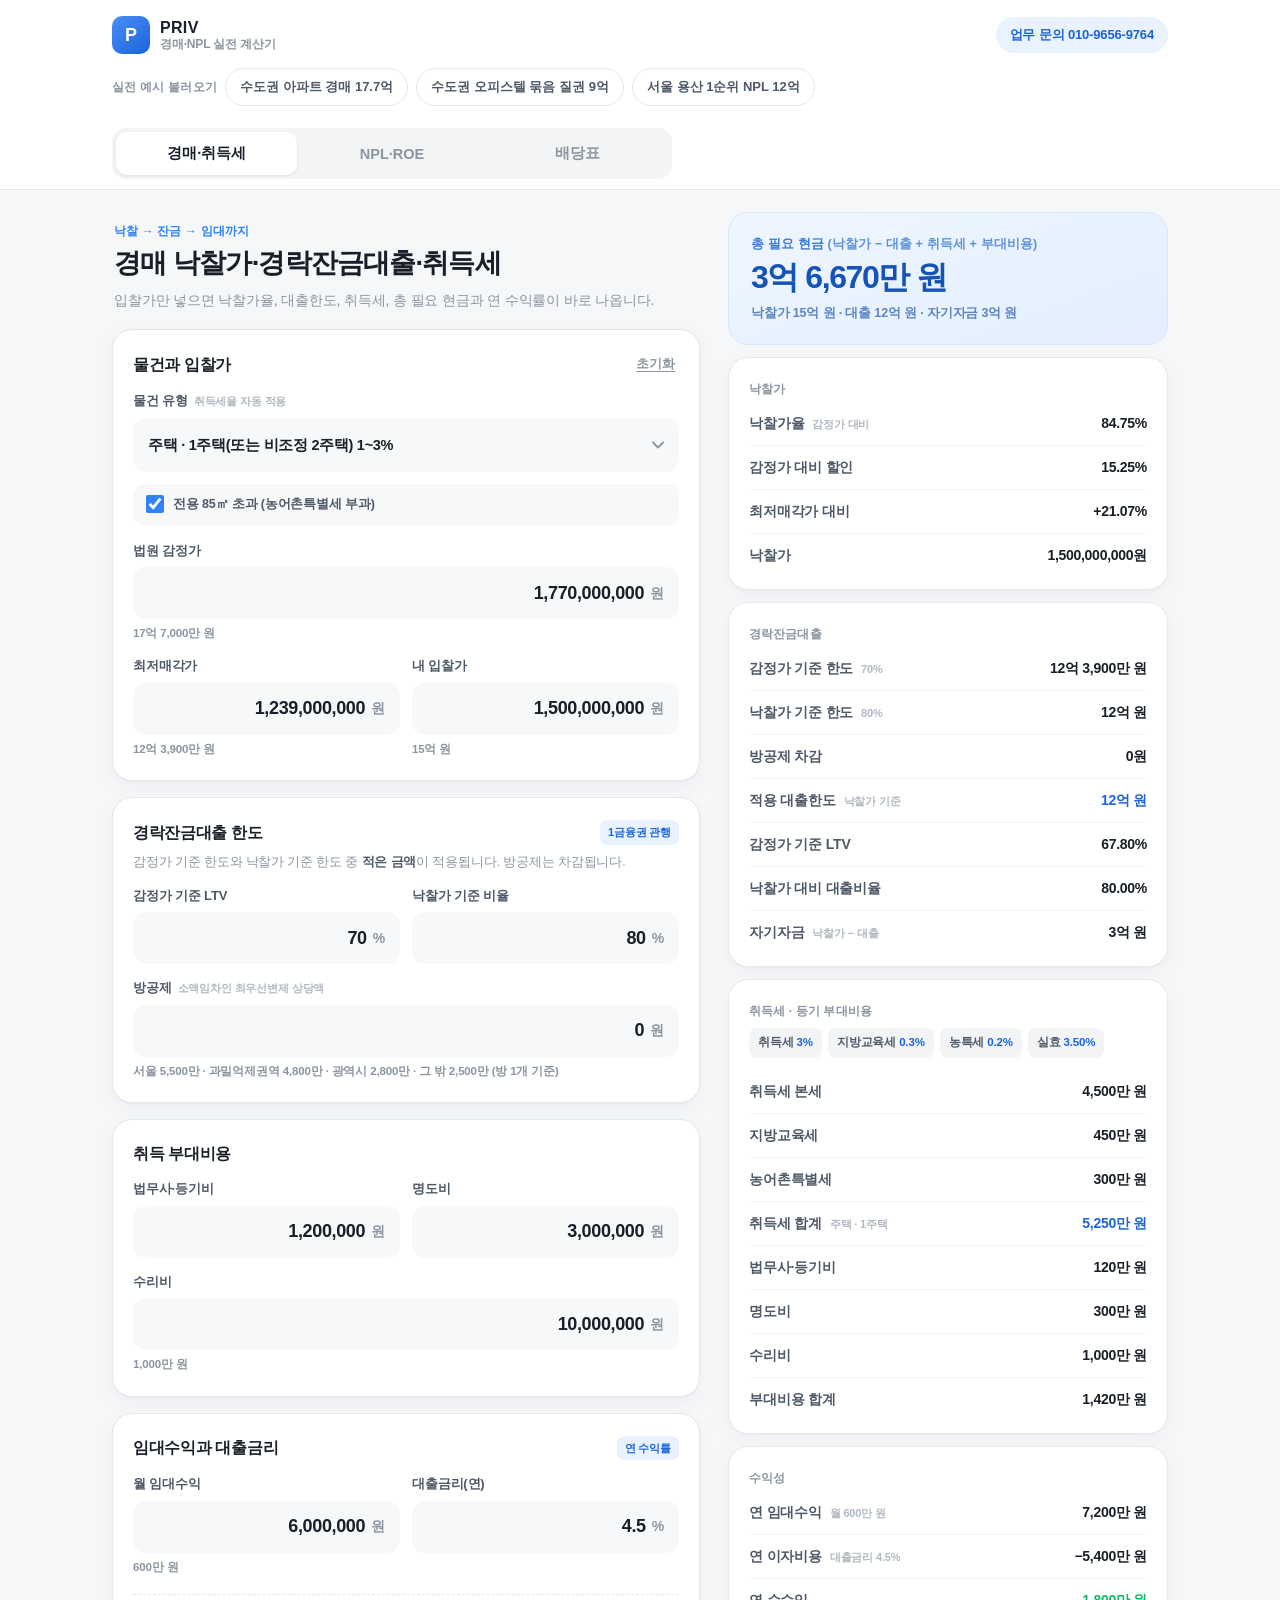
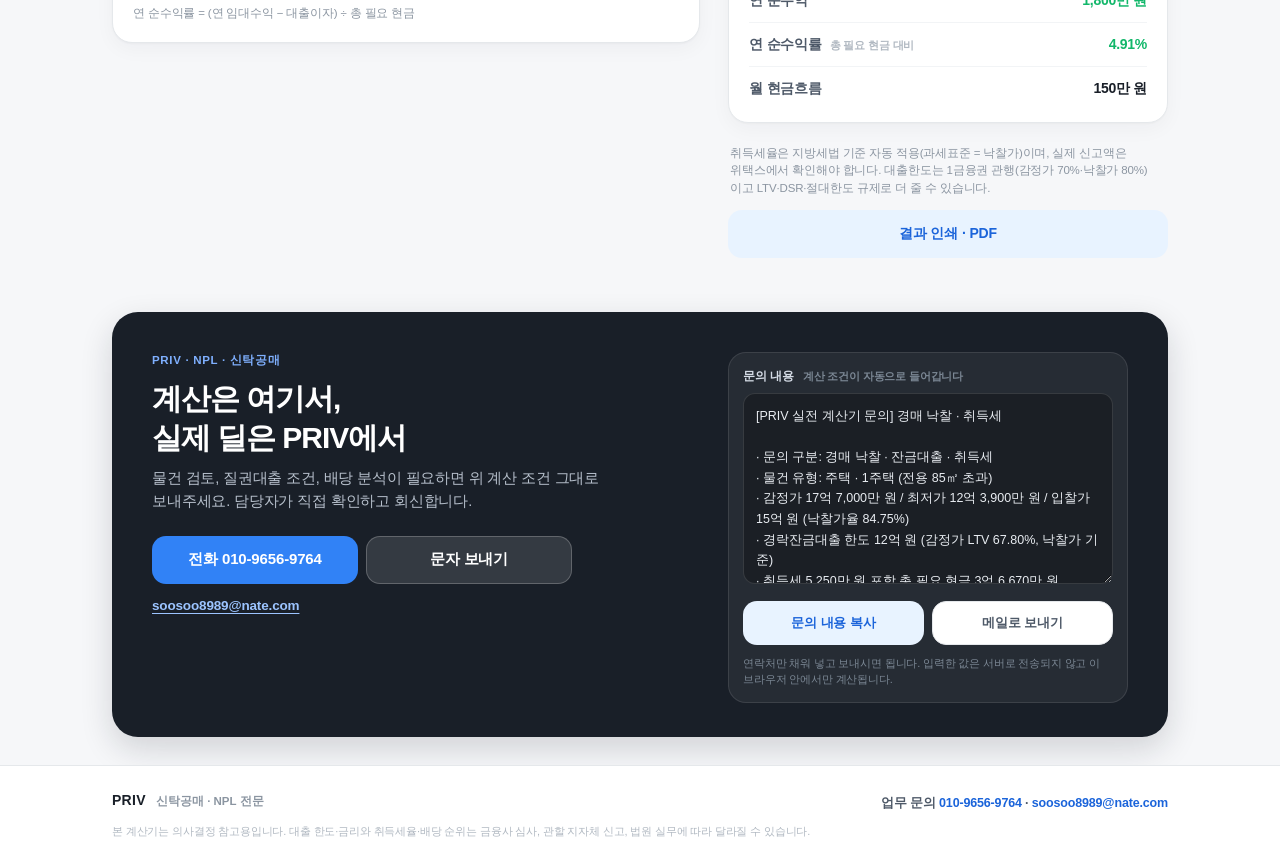
==== index.html @ ab287262 "PRIV 경매·NPL 실전 계산기: 경락잔금대출·취득세·질권 ROE·배당표" ====
<!doctype html>
<html lang="ko">
<head>
<meta charset="utf-8">
<meta name="viewport" content="width=device-width, initial-scale=1, viewport-fit=cover">
<meta name="theme-color" content="#ffffff">
<title>PRIV 경매·NPL 계산기 | 낙찰가·경락잔금대출·취득세·질권 ROE·배당표</title>
<meta name="description" content="경매 낙찰가율과 경락잔금대출 한도, 취득세, 총 필요 현금을 한 번에. NPL 질권대출 레버리지 ROE와 순위별 배당표까지 실시간으로 계산합니다. PRIV 실전 계산기.">
<meta property="og:type" content="website">
<meta property="og:title" content="PRIV 경매·NPL 실전 계산기">
<meta property="og:description" content="낙찰가율·경락잔금대출 한도·취득세·필요현금·질권 ROE·배당표를 한 화면에서. PRIV NPL·신탁공매 실무 계산기.">
<link rel="icon" href="data:image/svg+xml,<svg xmlns='http://www.w3.org/2000/svg' viewBox='0 0 100 100'><rect width='100' height='100' rx='24' fill='%233182F6'/><text x='50' y='70' font-size='60' font-family='Helvetica,Arial,sans-serif' font-weight='bold' fill='%23ffffff' text-anchor='middle'>P</text></svg>">
<link rel="stylesheet" href="assets/styles.css">
</head>
<body id="top">

<header class="top">
  <div class="shell top__bar">
    <a class="brand" href="#top" aria-label="PRIV 계산기 처음으로">
      <span class="brand__mark" aria-hidden="true">P</span>
      <span class="brand__text">
        <strong>PRIV</strong>
        <small>경매·NPL 실전 계산기</small>
      </span>
    </a>
    <a class="top__tel" href="tel:01096569764">업무 문의 010-9656-9764</a>
  </div>

  <div class="shell">
    <div class="presets" aria-label="실전 예시 불러오기">
      <span class="presets__label">실전 예시 불러오기</span>
      <button type="button" class="preset" data-preset="auction">수도권 아파트 경매 17.7억</button>
      <button type="button" class="preset" data-preset="npl">수도권 오피스텔 묶음 질권 9억</button>
      <button type="button" class="preset" data-preset="dist">서울 용산 1순위 NPL 12억</button>
    </div>
  </div>
</header>

<div class="tabbar">
  <div class="shell">
    <div class="tabs" role="tablist" aria-label="계산기 선택">
      <button type="button" role="tab" id="tabbtn-1" aria-controls="panel-1" aria-selected="true" class="tab is-active" data-tab="1">경매·취득세</button>
      <button type="button" role="tab" id="tabbtn-2" aria-controls="panel-2" aria-selected="false" tabindex="-1" class="tab" data-tab="2">NPL·ROE</button>
      <button type="button" role="tab" id="tabbtn-3" aria-controls="panel-3" aria-selected="false" tabindex="-1" class="tab" data-tab="3">배당표</button>
    </div>
  </div>
</div>

<main class="shell">

  <!-- ───────────────────────── 탭 1 ───────────────────────── -->
  <section id="panel-1" role="tabpanel" aria-labelledby="tabbtn-1" class="panel is-active" tabindex="0">
    <div class="panel__grid">
      <div class="col-input">
        <div class="panel__head">
          <p class="panel__kicker">낙찰 → 잔금 → 임대까지</p>
          <h1 class="panel__title">경매 낙찰가·경락잔금대출·취득세</h1>
          <p class="panel__desc">입찰가만 넣으면 낙찰가율, 대출한도, 취득세, 총 필요 현금과 연 수익률이 바로 나옵니다.</p>
        </div>

        <div class="card">
          <div class="card__head">
            <h2 class="card__title">물건과 입찰가</h2>
            <button type="button" class="linkbtn" data-reset="1">초기화</button>
          </div>

          <div class="field">
            <label class="field__label" for="i1-type">물건 유형 <span class="field__note">취득세율 자동 적용</span></label>
            <span class="field__box field__box--select">
              <select id="i1-type">
                <option value="home1">주택 · 1주택(또는 비조정 2주택) 1~3%</option>
                <option value="home2">주택 · 조정 2주택 / 비조정 3주택 8%</option>
                <option value="home3">주택 · 조정 3주택 이상 / 법인 12%</option>
                <option value="nonres">오피스텔·상가·토지 4.6%</option>
              </select>
            </span>
          </div>

          <label class="check" for="i1-over85">
            <input type="checkbox" id="i1-over85" checked>
            <span>전용 85㎡ 초과 (농어촌특별세 부과)</span>
          </label>

          <div class="field">
            <label class="field__label" for="i1-appraisal">법원 감정가</label>
            <span class="field__box">
              <input id="i1-appraisal" class="amount" type="text" inputmode="numeric" autocomplete="off" placeholder="0" value="1,770,000,000">
              <span class="field__unit">원</span>
            </span>
            <span class="field__hint" data-hint-for="i1-appraisal"></span>
          </div>

          <div class="fields-2">
            <div class="field">
              <label class="field__label" for="i1-min">최저매각가</label>
              <span class="field__box">
                <input id="i1-min" class="amount" type="text" inputmode="numeric" autocomplete="off" placeholder="0" value="1,239,000,000">
                <span class="field__unit">원</span>
              </span>
              <span class="field__hint" data-hint-for="i1-min"></span>
            </div>
            <div class="field">
              <label class="field__label" for="i1-bid">내 입찰가</label>
              <span class="field__box">
                <input id="i1-bid" class="amount" type="text" inputmode="numeric" autocomplete="off" placeholder="0" value="1,500,000,000">
                <span class="field__unit">원</span>
              </span>
              <span class="field__hint" data-hint-for="i1-bid"></span>
            </div>
          </div>
        </div>

        <div class="card">
          <div class="card__head">
            <h2 class="card__title">경락잔금대출 한도</h2>
            <span class="badge">1금융권 관행</span>
          </div>
          <p class="card__desc">감정가 기준 한도와 낙찰가 기준 한도 중 <b>적은 금액</b>이 적용됩니다. 방공제는 차감됩니다.</p>

          <div class="fields-2">
            <div class="field">
              <label class="field__label" for="i1-ltv1">감정가 기준 LTV</label>
              <span class="field__box">
                <input id="i1-ltv1" class="num" type="text" inputmode="decimal" autocomplete="off" value="70">
                <span class="field__unit">%</span>
              </span>
            </div>
            <div class="field">
              <label class="field__label" for="i1-ltv2">낙찰가 기준 비율</label>
              <span class="field__box">
                <input id="i1-ltv2" class="num" type="text" inputmode="decimal" autocomplete="off" value="80">
                <span class="field__unit">%</span>
              </span>
            </div>
          </div>

          <div class="field">
            <label class="field__label" for="i1-bang">방공제 <span class="field__note">소액임차인 최우선변제 상당액</span></label>
            <span class="field__box">
              <input id="i1-bang" class="amount" type="text" inputmode="numeric" autocomplete="off" placeholder="0" value="0">
              <span class="field__unit">원</span>
            </span>
            <span class="field__hint">서울 5,500만 · 과밀억제권역 4,800만 · 광역시 2,800만 · 그 밖 2,500만 (방 1개 기준)</span>
          </div>
        </div>

        <div class="card">
          <div class="card__head">
            <h2 class="card__title">취득 부대비용</h2>
          </div>
          <div class="fields-2">
            <div class="field">
              <label class="field__label" for="i1-legal">법무사·등기비</label>
              <span class="field__box">
                <input id="i1-legal" class="amount" type="text" inputmode="numeric" autocomplete="off" placeholder="0" value="1,200,000">
                <span class="field__unit">원</span>
              </span>
            </div>
            <div class="field">
              <label class="field__label" for="i1-evict">명도비</label>
              <span class="field__box">
                <input id="i1-evict" class="amount" type="text" inputmode="numeric" autocomplete="off" placeholder="0" value="3,000,000">
                <span class="field__unit">원</span>
              </span>
            </div>
          </div>
          <div class="field">
            <label class="field__label" for="i1-repair">수리비</label>
            <span class="field__box">
              <input id="i1-repair" class="amount" type="text" inputmode="numeric" autocomplete="off" placeholder="0" value="10,000,000">
              <span class="field__unit">원</span>
            </span>
            <span class="field__hint" data-hint-for="i1-repair"></span>
          </div>
        </div>

        <div class="card">
          <div class="card__head">
            <h2 class="card__title">임대수익과 대출금리</h2>
            <span class="badge">연 수익률</span>
          </div>
          <div class="fields-2">
            <div class="field">
              <label class="field__label" for="i1-rent">월 임대수익</label>
              <span class="field__box">
                <input id="i1-rent" class="amount" type="text" inputmode="numeric" autocomplete="off" placeholder="0" value="6,000,000">
                <span class="field__unit">원</span>
              </span>
              <span class="field__hint" data-hint-for="i1-rent"></span>
            </div>
            <div class="field">
              <label class="field__label" for="i1-rate">대출금리(연)</label>
              <span class="field__box">
                <input id="i1-rate" class="num" type="text" inputmode="decimal" autocomplete="off" value="4.5">
                <span class="field__unit">%</span>
              </span>
            </div>
          </div>
          <p class="card__foot">연 순수익률 = (연 임대수익 − 대출이자) ÷ 총 필요 현금</p>
        </div>
      </div>

      <aside class="col-result">
        <div class="result" id="result-1" aria-live="polite"></div>
      </aside>
    </div>
  </section>

  <!-- ───────────────────────── 탭 2 ───────────────────────── -->
  <section id="panel-2" role="tabpanel" aria-labelledby="tabbtn-2" class="panel" tabindex="0">
    <div class="panel__grid">
      <div class="col-input">
        <div class="panel__head">
          <p class="panel__kicker">채권 매입 → 질권대출 → 회수</p>
          <h2 class="panel__title">NPL 질권대출 레버리지 &amp; ROE</h2>
          <p class="panel__desc">채권매입가 대비 질권대출을 일으켰을 때, 내 자기자본으로 얼마를 버는지 기간까지 반영해 계산합니다.</p>
        </div>

        <div class="card">
          <div class="card__head">
            <h2 class="card__title">채권 조건</h2>
            <button type="button" class="linkbtn" data-reset="2">초기화</button>
          </div>
          <div class="field">
            <label class="field__label" for="i2-appraisal">담보 부동산 감정가</label>
            <span class="field__box">
              <input id="i2-appraisal" class="amount" type="text" inputmode="numeric" autocomplete="off" placeholder="0" value="1,400,000,000">
              <span class="field__unit">원</span>
            </span>
            <span class="field__hint" data-hint-for="i2-appraisal"></span>
          </div>
          <div class="fields-2">
            <div class="field">
              <label class="field__label" for="i2-opb">채권원금(OPB)</label>
              <span class="field__box">
                <input id="i2-opb" class="amount" type="text" inputmode="numeric" autocomplete="off" placeholder="0" value="900,000,000">
                <span class="field__unit">원</span>
              </span>
              <span class="field__hint" data-hint-for="i2-opb"></span>
            </div>
            <div class="field">
              <label class="field__label" for="i2-price">채권매입가</label>
              <span class="field__box">
                <input id="i2-price" class="amount" type="text" inputmode="numeric" autocomplete="off" placeholder="0" value="630,000,000">
                <span class="field__unit">원</span>
              </span>
              <span class="field__hint" data-hint-for="i2-price"></span>
            </div>
          </div>
          <div class="field">
            <label class="field__label" for="i2-cost">매입 부대비용 <span class="field__note">명도·등기·수수료 등</span></label>
            <span class="field__box">
              <input id="i2-cost" class="amount" type="text" inputmode="numeric" autocomplete="off" placeholder="0" value="5,000,000">
              <span class="field__unit">원</span>
            </span>
          </div>
        </div>

        <div class="card">
          <div class="card__head">
            <h2 class="card__title">질권대출</h2>
          </div>
          <div class="field">
            <label class="field__label" for="i2-basis">대출 기준</label>
            <span class="field__box field__box--select">
              <select id="i2-basis">
                <option value="price">채권매입가 기준 (일반적)</option>
                <option value="appraisal">담보 감정가 기준</option>
              </select>
            </span>
          </div>
          <div class="fields-2">
            <div class="field">
              <label class="field__label" for="i2-ltv">질권대출 LTV</label>
              <span class="field__box">
                <input id="i2-ltv" class="num" type="text" inputmode="decimal" autocomplete="off" value="70">
                <span class="field__unit">%</span>
              </span>
            </div>
            <div class="field">
              <label class="field__label" for="i2-loanrate">질권대출 금리(연)</label>
              <span class="field__box">
                <input id="i2-loanrate" class="num" type="text" inputmode="decimal" autocomplete="off" value="9.5">
                <span class="field__unit">%</span>
              </span>
            </div>
          </div>
        </div>

        <div class="card">
          <div class="card__head">
            <h2 class="card__title">회수 계획</h2>
          </div>
          <div class="fields-2">
            <div class="field">
              <label class="field__label" for="i2-bond">채권이자율(연)</label>
              <span class="field__box">
                <input id="i2-bond" class="num" type="text" inputmode="decimal" autocomplete="off" value="12">
                <span class="field__unit">%</span>
              </span>
            </div>
            <div class="field">
              <label class="field__label" for="i2-months">회수 기간</label>
              <span class="field__box">
                <input id="i2-months" class="num" type="text" inputmode="numeric" autocomplete="off" value="12">
                <span class="field__unit">개월</span>
              </span>
            </div>
          </div>
          <div class="field">
            <label class="field__label" for="i2-recovery">회수율 <span class="field__note">채권원금 대비 실제 회수</span></label>
            <span class="field__box">
              <input id="i2-recovery" class="num" type="text" inputmode="decimal" autocomplete="off" value="100">
              <span class="field__unit">%</span>
            </span>
            <span class="field__hint">회수 기간 동안 채권원금 전액에 이자가 붙는 것으로 계산합니다.</span>
          </div>
        </div>
      </div>

      <aside class="col-result">
        <div class="result" id="result-2" aria-live="polite"></div>
      </aside>
    </div>
  </section>

  <!-- ───────────────────────── 탭 3 ───────────────────────── -->
  <section id="panel-3" role="tabpanel" aria-labelledby="tabbtn-3" class="panel" tabindex="0">
    <div class="panel__grid">
      <div class="col-input">
        <div class="panel__head">
          <p class="panel__kicker">매각대금은 누구에게 얼마나</p>
          <h2 class="panel__title">순위별 배당표 시뮬레이터</h2>
          <p class="panel__desc">매각대금에서 비용·당해세·최우선변제·선순위 임차인을 차례로 빼고, 1순위 근저당이 얼마를 받는지 확인합니다.</p>
        </div>

        <div class="card">
          <div class="card__head">
            <h2 class="card__title">매각대금과 비용</h2>
            <button type="button" class="linkbtn" data-reset="3">초기화</button>
          </div>
          <div class="field">
            <label class="field__label" for="i3-bid">예상 낙찰가</label>
            <span class="field__box">
              <input id="i3-bid" class="amount" type="text" inputmode="numeric" autocomplete="off" placeholder="0" value="1,260,000,000">
              <span class="field__unit">원</span>
            </span>
            <span class="field__hint" data-hint-for="i3-bid"></span>
          </div>
          <div class="fields-2">
            <div class="field">
              <label class="field__label" for="i3-cost">집행비용</label>
              <span class="field__box">
                <input id="i3-cost" class="amount" type="text" inputmode="numeric" autocomplete="off" placeholder="0" value="3,500,000">
                <span class="field__unit">원</span>
              </span>
              <span class="field__hint" data-hint-for="i3-cost"></span>
            </div>
            <div class="field">
              <label class="field__label" for="i3-tax">당해세</label>
              <span class="field__box">
                <input id="i3-tax" class="amount" type="text" inputmode="numeric" autocomplete="off" placeholder="0" value="8,500,000">
                <span class="field__unit">원</span>
              </span>
              <span class="field__hint" data-hint-for="i3-tax"></span>
            </div>
          </div>
        </div>

        <div class="card">
          <div class="card__head">
            <h2 class="card__title">선순위 채권</h2>
          </div>
          <div class="field">
            <label class="field__label" for="i3-small">소액임차인 최우선변제</label>
            <span class="field__box">
              <input id="i3-small" class="amount" type="text" inputmode="numeric" autocomplete="off" placeholder="0" value="55,000,000">
              <span class="field__unit">원</span>
            </span>
            <span class="field__hint" data-hint-for="i3-small"></span>
          </div>
          <div class="field">
            <label class="field__label" for="i3-senior">선순위 임차인 보증금 <span class="field__note">확정일자 있는 임차인</span></label>
            <span class="field__box">
              <input id="i3-senior" class="amount" type="text" inputmode="numeric" autocomplete="off" placeholder="0" value="120,000,000">
              <span class="field__unit">원</span>
            </span>
            <span class="field__hint" data-hint-for="i3-senior"></span>
          </div>
        </div>

        <div class="card">
          <div class="card__head">
            <h2 class="card__title">1순위 근저당</h2>
          </div>
          <div class="field">
            <label class="field__label" for="i3-mortgage">채권최고액</label>
            <span class="field__box">
              <input id="i3-mortgage" class="amount" type="text" inputmode="numeric" autocomplete="off" placeholder="0" value="1,200,000,000">
              <span class="field__unit">원</span>
            </span>
            <span class="field__hint" data-hint-for="i3-mortgage"></span>
          </div>
          <div class="field">
            <label class="field__label" for="i3-claim">실제 채권액 <span class="field__note">선택 · 채권최고액의 1/1.2가 통상</span></label>
            <span class="field__box">
              <input id="i3-claim" class="amount" type="text" inputmode="numeric" autocomplete="off" placeholder="0" value="1,000,000,000">
              <span class="field__unit">원</span>
            </span>
            <span class="field__hint" data-hint-for="i3-claim"></span>
          </div>
          <p class="card__foot">배당 순위: 집행비용 → 당해세 → 소액임차인 최우선변제 → 선순위 임차인 → 근저당</p>
        </div>
      </div>

      <aside class="col-result">
        <div class="result" id="result-3" aria-live="polite"></div>
      </aside>
    </div>
  </section>

</main>

<!-- ───────────────────────── 문의 CTA ───────────────────────── -->
<section class="cta">
  <div class="shell">
    <div class="cta__card">
      <p class="cta__kicker">PRIV · NPL · 신탁공매</p>
      <h2 class="cta__title">계산은 여기서,<br>실제 딜은 PRIV에서</h2>
      <p class="cta__desc">물건 검토, 질권대출 조건, 배당 분석이 필요하면 위 계산 조건 그대로 보내주세요. 담당자가 직접 확인하고 회신합니다.</p>

      <div class="cta__actions">
        <a class="btn btn--primary" href="tel:01096569764">전화 010-9656-9764</a>
        <a class="btn btn--ghost" id="smsLink" href="sms:01096569764">문자 보내기</a>
      </div>

      <a class="cta__mail" id="mailLink" href="mailto:soosoo8989@nate.com">soosoo8989@nate.com</a>

      <div class="inquiry">
        <div class="inquiry__head">
          <label for="inquiryText">문의 내용 <span>계산 조건이 자동으로 들어갑니다</span></label>
        </div>
        <textarea id="inquiryText" rows="8" spellcheck="false"></textarea>
        <div class="inquiry__actions">
          <button type="button" class="btn btn--soft" id="copyInquiry">문의 내용 복사</button>
          <a class="btn btn--line" id="mailInquiry" href="mailto:soosoo8989@nate.com">메일로 보내기</a>
        </div>
        <p class="inquiry__note">연락처만 채워 넣고 보내시면 됩니다. 입력한 값은 서버로 전송되지 않고 이 브라우저 안에서만 계산됩니다.</p>
      </div>
    </div>
  </div>
</section>

<footer class="foot">
  <div class="shell foot__inner">
    <p class="foot__brand">PRIV <span>신탁공매 · NPL 전문</span></p>
    <p class="foot__meta">업무 문의 <a href="tel:01096569764">010-9656-9764</a> · <a href="mailto:soosoo8989@nate.com">soosoo8989@nate.com</a></p>
    <p class="foot__note">본 계산기는 의사결정 참고용입니다. 대출 한도·금리와 취득세율·배당 순위는 금융사 심사, 관할 지자체 신고, 법원 실무에 따라 달라질 수 있습니다.</p>
  </div>
</footer>

<div class="mobile-bar" id="mobileBar">
  <div class="mobile-bar__item">
    <span class="mobile-bar__label" id="mbLabel-1">총 필요 현금</span>
    <b class="mobile-bar__value" id="mbValue-1">–</b>
  </div>
  <div class="mobile-bar__item">
    <span class="mobile-bar__label" id="mbLabel-2">연 수익률</span>
    <b class="mobile-bar__value" id="mbValue-2">–</b>
  </div>
  <button type="button" class="mobile-bar__cta" id="mbJump">결과 보기</button>
</div>

<div class="toast" id="toast" role="status" aria-live="polite"></div>

<section class="print-sheet" id="printArea" aria-hidden="true"></section>

<script src="assets/app.js"></script>
</body>
</html>
---- assets/styles.css ----
/* =========================================================
   PRIV 경매·NPL 실전 계산기 — 스타일
   모바일 퍼스트 · 핀테크 톤(밝은 회색 배경 + 흰 카드 + 블루 포인트)
   ========================================================= */

:root {
  --blue: #3182F6;
  --blue-dark: #1B64DA;
  --blue-deep: #1553B7;
  --blue-soft: #E8F3FF;
  --ink: #191F28;
  --ink-2: #4E5968;
  --ink-3: #8B95A1;
  --ink-4: #B0B8C1;
  --line: #E5E8EB;
  --line-2: #F2F4F6;
  --bg: #F6F7F9;
  --white: #fff;
  --green: #12B76A;
  --green-soft: #E7F8EF;
  --red: #F04452;
  --radius: 20px;
  --shadow-card: 0 1px 2px rgba(17, 24, 39, .03), 0 6px 20px rgba(17, 24, 39, .04);
  --shadow-float: 0 -2px 16px rgba(17, 24, 39, .06);
  --font: -apple-system, BlinkMacSystemFont, "Apple SD Gothic Neo", "Pretendard",
    "Noto Sans KR", "Malgun Gothic", "Segoe UI", Roboto, sans-serif;
}

* { box-sizing: border-box; }

html { -webkit-text-size-adjust: 100%; }

body {
  margin: 0;
  background: var(--bg);
  color: var(--ink);
  font-family: var(--font);
  font-size: 16px;
  line-height: 1.5;
  letter-spacing: -0.01em;
  padding-bottom: 84px; /* 모바일 하단 요약바 */
  -webkit-font-smoothing: antialiased;
}

h1, h2, h3, p { margin: 0; }
button { font-family: inherit; }
a { color: inherit; }

.shell {
  width: 100%;
  max-width: 1120px;
  margin: 0 auto;
  padding: 0 20px;
}

/* ---------------- 상단 ---------------- */
.top {
  position: relative;
  z-index: 20;
  background: var(--white);
  padding-top: env(safe-area-inset-top);
}

.tabbar {
  position: sticky;
  top: 0;
  z-index: 29;
  background: rgba(255, 255, 255, .95);
  backdrop-filter: saturate(180%) blur(14px);
  -webkit-backdrop-filter: saturate(180%) blur(14px);
  border-bottom: 1px solid var(--line);
  padding: 8px 0;
  margin-bottom: 14px;
}

.top__bar {
  display: flex;
  align-items: center;
  justify-content: space-between;
  gap: 12px;
  padding-top: 12px;
  padding-bottom: 10px;
}

.brand {
  display: flex;
  align-items: center;
  gap: 10px;
  text-decoration: none;
}

.brand__mark {
  width: 34px;
  height: 34px;
  border-radius: 10px;
  background: linear-gradient(140deg, #4A8DF8, #1B64DA);
  color: #fff;
  font-weight: 800;
  font-size: 17px;
  display: grid;
  place-items: center;
  letter-spacing: 0;
}

.brand__text { display: flex; flex-direction: column; line-height: 1.2; }
.brand__text strong { font-size: 15px; font-weight: 800; letter-spacing: .02em; }
.brand__text small { font-size: 11.5px; color: var(--ink-3); font-weight: 600; }

.top__tel {
  font-size: 12.5px;
  font-weight: 700;
  color: var(--blue-dark);
  background: var(--blue-soft);
  border-radius: 999px;
  padding: 7px 12px;
  text-decoration: none;
  white-space: nowrap;
}

/* 예시 칩 */
.presets {
  display: flex;
  align-items: center;
  gap: 8px;
  overflow-x: auto;
  padding: 2px 0 10px;
  scrollbar-width: none;
  -ms-overflow-style: none;
}
.presets::-webkit-scrollbar { display: none; }

.presets__label {
  flex: 0 0 auto;
  font-size: 11.5px;
  font-weight: 700;
  color: var(--ink-3);
  letter-spacing: .02em;
}

.preset {
  flex: 0 0 auto;
  border: 1px solid var(--line);
  background: #fff;
  color: var(--ink-2);
  font-size: 12.5px;
  font-weight: 700;
  padding: 8px 12px;
  border-radius: 999px;
  cursor: pointer;
  transition: .15s;
  white-space: nowrap;
}
.preset:hover { border-color: #C9D3DE; color: var(--ink); }
.preset:active { transform: scale(.97); }

/* 탭 */
.tabs {
  display: grid;
  grid-template-columns: repeat(3, 1fr);
  gap: 4px;
  background: var(--line-2);
  border-radius: 14px;
  padding: 4px;
}

.tab {
  border: 0;
  background: transparent;
  color: var(--ink-3);
  font-size: 14px;
  font-weight: 700;
  padding: 11px 4px;
  border-radius: 11px;
  cursor: pointer;
  transition: .15s;
  white-space: nowrap;
}
.tab.is-active {
  background: #fff;
  color: var(--ink);
  box-shadow: 0 1px 3px rgba(17, 24, 39, .09);
}

/* ---------------- 패널 레이아웃 ---------------- */
.panel { display: none; outline: none; }
.panel.is-active { display: block; animation: fade .22s ease; }

@keyframes fade {
  from { opacity: 0; transform: translateY(4px); }
  to { opacity: 1; transform: none; }
}

.panel__grid {
  display: grid;
  grid-template-columns: minmax(0, 1fr);
  gap: 16px;
  padding-bottom: 32px;
}

.panel__head { padding: 8px 2px 14px; }
.panel__kicker {
  font-size: 12px;
  font-weight: 800;
  color: var(--blue);
  letter-spacing: .01em;
  margin-bottom: 6px;
}
.panel__title {
  font-size: 22px;
  font-weight: 800;
  letter-spacing: -0.03em;
  line-height: 1.32;
}
.panel__desc {
  margin-top: 8px;
  font-size: 13.5px;
  color: var(--ink-3);
  line-height: 1.55;
  word-break: keep-all;
}

/* ---------------- 카드 ---------------- */
.card {
  background: var(--white);
  border: 1px solid var(--line);
  border-radius: var(--radius);
  padding: 18px 16px 6px;
  margin-bottom: 14px;
  box-shadow: var(--shadow-card);
}

.card__head {
  display: flex;
  align-items: center;
  justify-content: space-between;
  gap: 10px;
  margin-bottom: 14px;
}

.card__title {
  font-size: 15px;
  font-weight: 800;
  letter-spacing: -0.02em;
}

.card__desc {
  font-size: 12.5px;
  color: var(--ink-3);
  line-height: 1.55;
  margin: -6px 0 14px;
  word-break: keep-all;
}
.card__desc b { color: var(--ink-2); }

.card__foot {
  font-size: 11.5px;
  color: var(--ink-3);
  border-top: 1px dashed var(--line);
  padding: 10px 0 12px;
  margin-top: 4px;
  word-break: keep-all;
}

.badge {
  font-size: 11px;
  font-weight: 800;
  color: var(--blue-dark);
  background: var(--blue-soft);
  border-radius: 7px;
  padding: 4px 8px;
  white-space: nowrap;
}

.linkbtn {
  border: 0;
  background: transparent;
  color: var(--ink-3);
  font-size: 12.5px;
  font-weight: 700;
  padding: 4px;
  cursor: pointer;
  text-decoration: underline;
  text-underline-offset: 3px;
}
.linkbtn:hover { color: var(--ink-2); }

/* ---------------- 입력 ---------------- */
.fields-2 {
  display: grid;
  grid-template-columns: 1fr;
  gap: 0;
}
@media (min-width: 560px) {
  .fields-2 { grid-template-columns: 1fr 1fr; column-gap: 12px; }
}

.field { display: block; margin-bottom: 14px; }

.field__label {
  display: flex;
  align-items: baseline;
  gap: 6px;
  flex-wrap: wrap;
  font-size: 13px;
  font-weight: 700;
  color: var(--ink-2);
  margin-bottom: 7px;
}

.field__note {
  font-size: 11px;
  font-weight: 600;
  color: var(--ink-4);
}

.field__box {
  display: flex;
  align-items: center;
  gap: 6px;
  background: #F7F8FA;
  border: 1px solid transparent;
  border-radius: 13px;
  padding: 0 14px;
  height: 52px;
  transition: background .15s, border-color .15s, box-shadow .15s;
}
.field__box:focus-within {
  background: #fff;
  border-color: var(--blue);
  box-shadow: 0 0 0 3px rgba(49, 130, 246, .13);
}

.field input,
.field select {
  flex: 1 1 auto;
  min-width: 0;
  width: 100%;
  border: 0;
  background: transparent;
  outline: none;
  font-family: inherit;
  font-size: 18px;
  font-weight: 700;
  color: var(--ink);
  padding: 0;
  text-align: right;
  font-variant-numeric: tabular-nums;
  letter-spacing: -0.02em;
}
.field input::placeholder { color: var(--ink-4); font-weight: 600; }

.field select {
  font-size: 14.5px;
  text-align: left;
  font-weight: 700;
  appearance: none;
  -webkit-appearance: none;
  padding-right: 18px;
  background-image: url("data:image/svg+xml,%3Csvg xmlns='http://www.w3.org/2000/svg' width='12' height='8' viewBox='0 0 12 8'%3E%3Cpath d='M1 1.5 6 6.5l5-5' fill='none' stroke='%238B95A1' stroke-width='1.8' stroke-linecap='round' stroke-linejoin='round'/%3E%3C/svg%3E");
  background-repeat: no-repeat;
  background-position: right center;
}
.field__box--select { height: 54px; }

.field__unit {
  flex: 0 0 auto;
  font-size: 14px;
  font-weight: 700;
  color: var(--ink-3);
}

.field__hint {
  display: block;
  font-size: 11.5px;
  font-weight: 600;
  color: var(--ink-3);
  margin-top: 6px;
  min-height: 16px;
  word-break: keep-all;
}

.check {
  display: flex;
  align-items: center;
  gap: 9px;
  font-size: 12.5px;
  font-weight: 600;
  color: var(--ink-2);
  background: #F7F8FA;
  border-radius: 12px;
  padding: 11px 13px;
  margin: -2px 0 16px;
  cursor: pointer;
}
.check input {
  width: 18px;
  height: 18px;
  accent-color: var(--blue);
  margin: 0;
  flex: 0 0 auto;
}

/* ---------------- 결과 ---------------- */
.result {
  background: transparent;
}

.metric {
  background: linear-gradient(160deg, #EEF6FF 0%, #E3EFFF 100%);
  border: 1px solid #D6E7FF;
  border-radius: var(--radius);
  padding: 18px;
  margin-bottom: 12px;
}
.metric__label {
  font-size: 12.5px;
  font-weight: 800;
  color: #3B7AD4;
  letter-spacing: .01em;
}
.metric__value {
  font-size: 30px;
  font-weight: 800;
  color: var(--blue-deep);
  letter-spacing: -0.045em;
  margin-top: 5px;
  line-height: 1.15;
  font-variant-numeric: tabular-nums;
  word-break: keep-all;
}
.metric__sub {
  margin-top: 8px;
  font-size: 12.5px;
  font-weight: 600;
  color: #5B84C4;
  line-height: 1.5;
}

.result__card {
  background: var(--white);
  border: 1px solid var(--line);
  border-radius: var(--radius);
  padding: 6px 16px 10px;
  margin-bottom: 12px;
  box-shadow: var(--shadow-card);
}

.result__group {
  font-size: 12px;
  font-weight: 800;
  color: var(--ink-3);
  letter-spacing: .01em;
  padding: 14px 0 4px;
}

.kv {
  display: flex;
  align-items: baseline;
  justify-content: space-between;
  gap: 12px;
  padding: 10px 0;
  border-bottom: 1px solid var(--line-2);
  font-size: 13.5px;
}
.kv:last-child { border-bottom: 0; }
.kv__k { color: var(--ink-2); font-weight: 600; flex: 0 1 auto; }
.kv__k em { font-style: normal; color: var(--ink-4); font-size: 11px; margin-left: 4px; font-weight: 600; }
.kv__v {
  font-weight: 800;
  color: var(--ink);
  text-align: right;
  font-variant-numeric: tabular-nums;
  letter-spacing: -0.02em;
  flex: 0 0 auto;
}
.kv--neg .kv__v { color: var(--red); }
.kv--pos .kv__v { color: var(--green); }
.kv--strong .kv__v { color: var(--blue-dark); }
.kv__v small {
  display: block;
  font-weight: 600;
  color: var(--ink-3);
  font-size: 11px;
  margin-top: 2px;
  letter-spacing: 0;
}

.chips {
  display: flex;
  flex-wrap: wrap;
  gap: 6px;
  padding: 4px 0 12px;
}
.chip {
  font-size: 11.5px;
  font-weight: 700;
  color: var(--ink-2);
  background: var(--line-2);
  border-radius: 8px;
  padding: 6px 9px;
  font-variant-numeric: tabular-nums;
}
.chip b { color: var(--blue-dark); }

/* 배당표 */
.dist {
  width: 100%;
  border-collapse: collapse;
  margin: 2px 0 6px;
  font-variant-numeric: tabular-nums;
}
.dist thead th {
  font-size: 11px;
  font-weight: 800;
  color: var(--ink-3);
  text-align: right;
  padding: 10px 0 8px;
  border-bottom: 1px solid var(--line);
  letter-spacing: .01em;
}
.dist thead th:first-child { text-align: left; }
.dist tbody td {
  font-size: 13px;
  padding: 11px 0;
  border-bottom: 1px solid var(--line-2);
  text-align: right;
  font-weight: 700;
  color: var(--ink);
}
.dist tbody td:first-child { text-align: left; font-weight: 600; color: var(--ink-2); }
.dist tbody td:first-child span { display: block; font-size: 10.5px; color: var(--ink-4); font-weight: 600; }
.dist tbody tr.is-target td { color: var(--blue-dark); font-weight: 800; }
.dist tbody tr.is-short td { color: var(--red); }
.dist tbody tr:last-child td { border-bottom: 0; }

.result__foot {
  font-size: 11.5px;
  color: var(--ink-3);
  line-height: 1.55;
  padding: 10px 2px 2px;
  word-break: keep-all;
}

.result__actions {
  display: flex;
  gap: 8px;
  margin-top: 10px;
}
.result__actions .btn { flex: 1 1 0; height: 46px; font-size: 14px; }

/* ---------------- 버튼 ---------------- */
.btn {
  display: inline-flex;
  align-items: center;
  justify-content: center;
  gap: 6px;
  min-height: 48px;
  padding: 0 18px;
  border: 0;
  border-radius: 14px;
  font-size: 15px;
  font-weight: 800;
  text-decoration: none;
  cursor: pointer;
  transition: .15s;
  letter-spacing: -0.01em;
  white-space: nowrap;
}
.btn:active { transform: scale(.985); }
.btn--primary { background: var(--blue); color: #fff; }
.btn--primary:hover { background: #2B76E8; }
.btn--ghost {
  background: rgba(255, 255, 255, .12);
  color: #fff;
  border: 1px solid rgba(255, 255, 255, .22);
}
.btn--ghost:hover { background: rgba(255, 255, 255, .2); }
.btn--soft { background: var(--blue-soft); color: var(--blue-dark); }
.btn--soft:hover { background: #DBEBFF; }
.btn--line { background: #fff; color: var(--ink-2); border: 1px solid var(--line); }
.btn--line:hover { border-color: #C9D3DE; }

/* ---------------- CTA ---------------- */
.cta { padding: 6px 0 28px; }
.cta__card {
  background: #191F28;
  border-radius: 26px;
  padding: 26px 20px 24px;
  color: #fff;
  box-shadow: 0 12px 32px rgba(17, 24, 39, .16);
}
.cta__kicker {
  font-size: 11.5px;
  font-weight: 800;
  color: #7FB0FF;
  letter-spacing: .06em;
  margin-bottom: 10px;
}
.cta__title {
  font-size: 24px;
  font-weight: 800;
  line-height: 1.3;
  letter-spacing: -0.035em;
}
.cta__desc {
  margin-top: 10px;
  font-size: 13.5px;
  color: #B7C0CC;
  line-height: 1.6;
  word-break: keep-all;
}
.cta__actions {
  display: grid;
  grid-template-columns: 1fr 1fr;
  gap: 8px;
  margin-top: 18px;
}
.cta__mail {
  display: inline-block;
  margin-top: 12px;
  font-size: 13.5px;
  font-weight: 700;
  color: #9CC4FF;
  text-decoration: underline;
  text-underline-offset: 3px;
}

.inquiry {
  margin-top: 20px;
  background: rgba(255, 255, 255, .06);
  border: 1px solid rgba(255, 255, 255, .1);
  border-radius: 18px;
  padding: 14px;
}
.inquiry__head label {
  display: block;
  font-size: 12px;
  font-weight: 800;
  color: #D5DCE6;
  margin-bottom: 8px;
}
.inquiry__head label span {
  font-weight: 600;
  color: #7B8794;
  font-size: 11px;
  margin-left: 6px;
}
.inquiry textarea {
  width: 100%;
  background: rgba(0, 0, 0, .28);
  border: 1px solid rgba(255, 255, 255, .12);
  border-radius: 12px;
  color: #E9EDF2;
  font-family: inherit;
  font-size: 12.5px;
  line-height: 1.65;
  padding: 12px;
  resize: vertical;
  min-height: 150px;
  outline: none;
}
.inquiry textarea:focus { border-color: #4A8DF8; }
.inquiry__actions {
  display: grid;
  grid-template-columns: 1fr 1fr;
  gap: 8px;
  margin-top: 10px;
}
.inquiry__actions .btn { min-height: 44px; font-size: 13px; }
.inquiry__note {
  margin-top: 10px;
  font-size: 11px;
  color: #7B8794;
  line-height: 1.5;
  word-break: keep-all;
}

/* ---------------- 푸터 ---------------- */
.foot {
  border-top: 1px solid var(--line);
  background: #fff;
  padding: 22px 0 26px;
}
.foot__brand { font-size: 14px; font-weight: 800; letter-spacing: .02em; }
.foot__brand span {
  font-size: 11.5px;
  font-weight: 600;
  color: var(--ink-3);
  margin-left: 6px;
  letter-spacing: 0;
}
.foot__meta { margin-top: 6px; font-size: 12.5px; color: var(--ink-2); font-weight: 600; }
.foot__meta a { text-decoration: none; color: var(--blue-dark); }
.foot__note {
  margin-top: 10px;
  font-size: 11px;
  color: var(--ink-4);
  line-height: 1.6;
  word-break: keep-all;
}

/* ---------------- 모바일 하단 요약바 ---------------- */
.mobile-bar {
  position: fixed;
  left: 0;
  right: 0;
  bottom: 0;
  z-index: 40;
  display: flex;
  align-items: center;
  gap: 10px;
  padding: 10px 16px calc(10px + env(safe-area-inset-bottom));
  background: rgba(255, 255, 255, .96);
  backdrop-filter: saturate(180%) blur(14px);
  -webkit-backdrop-filter: saturate(180%) blur(14px);
  border-top: 1px solid var(--line);
  box-shadow: var(--shadow-float);
}
.mobile-bar__item {
  flex: 1 1 0;
  min-width: 0;
  display: flex;
  flex-direction: column;
  gap: 1px;
}
.mobile-bar__label {
  font-size: 10.5px;
  font-weight: 700;
  color: var(--ink-3);
  white-space: nowrap;
  overflow: hidden;
  text-overflow: ellipsis;
}
.mobile-bar__value {
  font-size: 15px;
  font-weight: 800;
  color: var(--ink);
  letter-spacing: -0.03em;
  font-variant-numeric: tabular-nums;
  white-space: nowrap;
  overflow: hidden;
  text-overflow: ellipsis;
}
.mobile-bar__cta {
  flex: 0 0 auto;
  border: 0;
  background: var(--blue);
  color: #fff;
  font-size: 13px;
  font-weight: 800;
  padding: 11px 14px;
  border-radius: 12px;
  cursor: pointer;
}

/* ---------------- 토스트 ---------------- */
.toast {
  position: fixed;
  left: 50%;
  bottom: 96px;
  transform: translate(-50%, 14px);
  background: #191F28;
  color: #fff;
  font-size: 13px;
  font-weight: 700;
  padding: 12px 18px;
  border-radius: 12px;
  opacity: 0;
  pointer-events: none;
  transition: opacity .2s, transform .2s;
  z-index: 60;
  white-space: nowrap;
  max-width: calc(100vw - 40px);
}
.toast.is-on { opacity: 1; transform: translate(-50%, 0); }

/* ---------------- 데스크톱 ---------------- */
@media (min-width: 960px) {
  body { padding-bottom: 0; font-size: 16px; }
  .mobile-bar { display: none; }
  .shell { padding: 0 32px; }

  .top__bar { padding-top: 16px; padding-bottom: 12px; }
  .brand__mark { width: 38px; height: 38px; font-size: 18px; }
  .brand__text strong { font-size: 16px; }
  .brand__text small { font-size: 12px; }
  .top__tel { font-size: 13px; padding: 8px 14px; }

  .presets { padding-bottom: 12px; }
  .presets__label { font-size: 12px; }
  .preset { font-size: 13px; padding: 9px 14px; }

  .tabbar { padding: 10px 0; margin-bottom: 22px; }
  .tabs { max-width: 560px; }
  .tab { font-size: 14.5px; padding: 12px; }

  .panel__grid {
    grid-template-columns: minmax(0, 1fr) minmax(368px, 420px);
    gap: 28px;
    align-items: start;
    padding-bottom: 48px;
  }
  .col-result { position: sticky; top: 92px; }

  .panel__head { padding: 10px 2px 18px; }
  .panel__title { font-size: 27px; }
  .panel__desc { font-size: 14px; }

  .card { padding: 22px 20px 8px; margin-bottom: 16px; }
  .card__title { font-size: 15.5px; }
  .metric { padding: 22px; }
  .metric__value { font-size: 32px; }
  .result__card { padding: 8px 20px 12px; }
  .kv { font-size: 14px; padding: 11px 0; }

  .cta__card {
    padding: 40px 40px 34px;
    display: grid;
    grid-template-columns: 1fr 400px;
    column-gap: 40px;
    align-items: start;
  }
  .cta__kicker, .cta__title, .cta__desc { grid-column: 1; }
  .cta__actions, .cta__mail { grid-column: 1; }
  .cta__title { font-size: 30px; }
  .cta__desc { font-size: 14.5px; max-width: 480px; }
  .cta__actions { max-width: 420px; margin-top: 22px; }
  .inquiry { grid-column: 2; grid-row: 1 / span 6; margin-top: 0; }

  .foot__inner { display: grid; grid-template-columns: 1fr auto; align-items: center; }
  .foot__note { grid-column: 1 / -1; max-width: 760px; }
}

@media (min-width: 1200px) {
  .panel__grid { grid-template-columns: minmax(0, 1fr) 440px; }
}

/* ---------------- 접근성 ---------------- */
:focus-visible { outline: 2px solid var(--blue); outline-offset: 2px; border-radius: 6px; }

@media (prefers-reduced-motion: reduce) {
  * { transition: none !important; animation: none !important; }
}

/* ---------------- 인쇄 ---------------- */
.print-sheet { display: none; }

@media print {
  @page { margin: 14mm 14mm 12mm; }
  html, body {
    background: #fff !important;
    padding: 0 !important;
    font-size: 11pt;
  }
  .top, .tabbar, .cta, .foot, .mobile-bar, .toast, .col-input,
  .panel__head, .result__actions, .presets { display: none !important; }

  .shell { padding: 0; max-width: none; }
  .panel { display: none !important; }
  .panel__grid { display: block !important; padding: 0 !important; }
  .col-result { position: static !important; }

  .print-sheet { display: block !important; }

  .print-head {
    border-bottom: 2px solid #191F28;
    padding-bottom: 8mm;
    margin-bottom: 6mm;
  }
  .print-head h1 { font-size: 17pt; font-weight: 800; letter-spacing: -0.02em; }
  .print-head p { font-size: 9pt; color: #4E5968; margin-top: 3mm; }
  .print-head .print-brand {
    font-size: 9pt;
    font-weight: 800;
    letter-spacing: .08em;
    color: #1B64DA;
    margin-bottom: 2mm;
  }
  .print-section { margin-bottom: 6mm; break-inside: avoid; }
  .print-section h2 {
    font-size: 11pt;
    font-weight: 800;
    margin-bottom: 2.5mm;
    padding-bottom: 1.5mm;
    border-bottom: 1px solid #C9D3DE;
  }
  .print-table { width: 100%; border-collapse: collapse; }
  .print-table td {
    font-size: 9.5pt;
    padding: 1.6mm 0;
    border-bottom: 1px solid #E5E8EB;
  }
  .print-table td:first-child { color: #4E5968; width: 46%; }
  .print-table td:last-child { text-align: right; font-weight: 700; }
  .print-table tr.is-strong td { font-weight: 800; color: #1B64DA; }
  .print-note {
    font-size: 8pt;
    color: #8B95A1;
    line-height: 1.5;
    border-top: 1px solid #E5E8EB;
    padding-top: 3mm;
  }
  .print-foot {
    margin-top: 8mm;
    padding-top: 4mm;
    border-top: 2px solid #191F28;
    font-size: 9pt;
    color: #191F28;
  }
  .print-foot b { font-size: 10pt; }
}
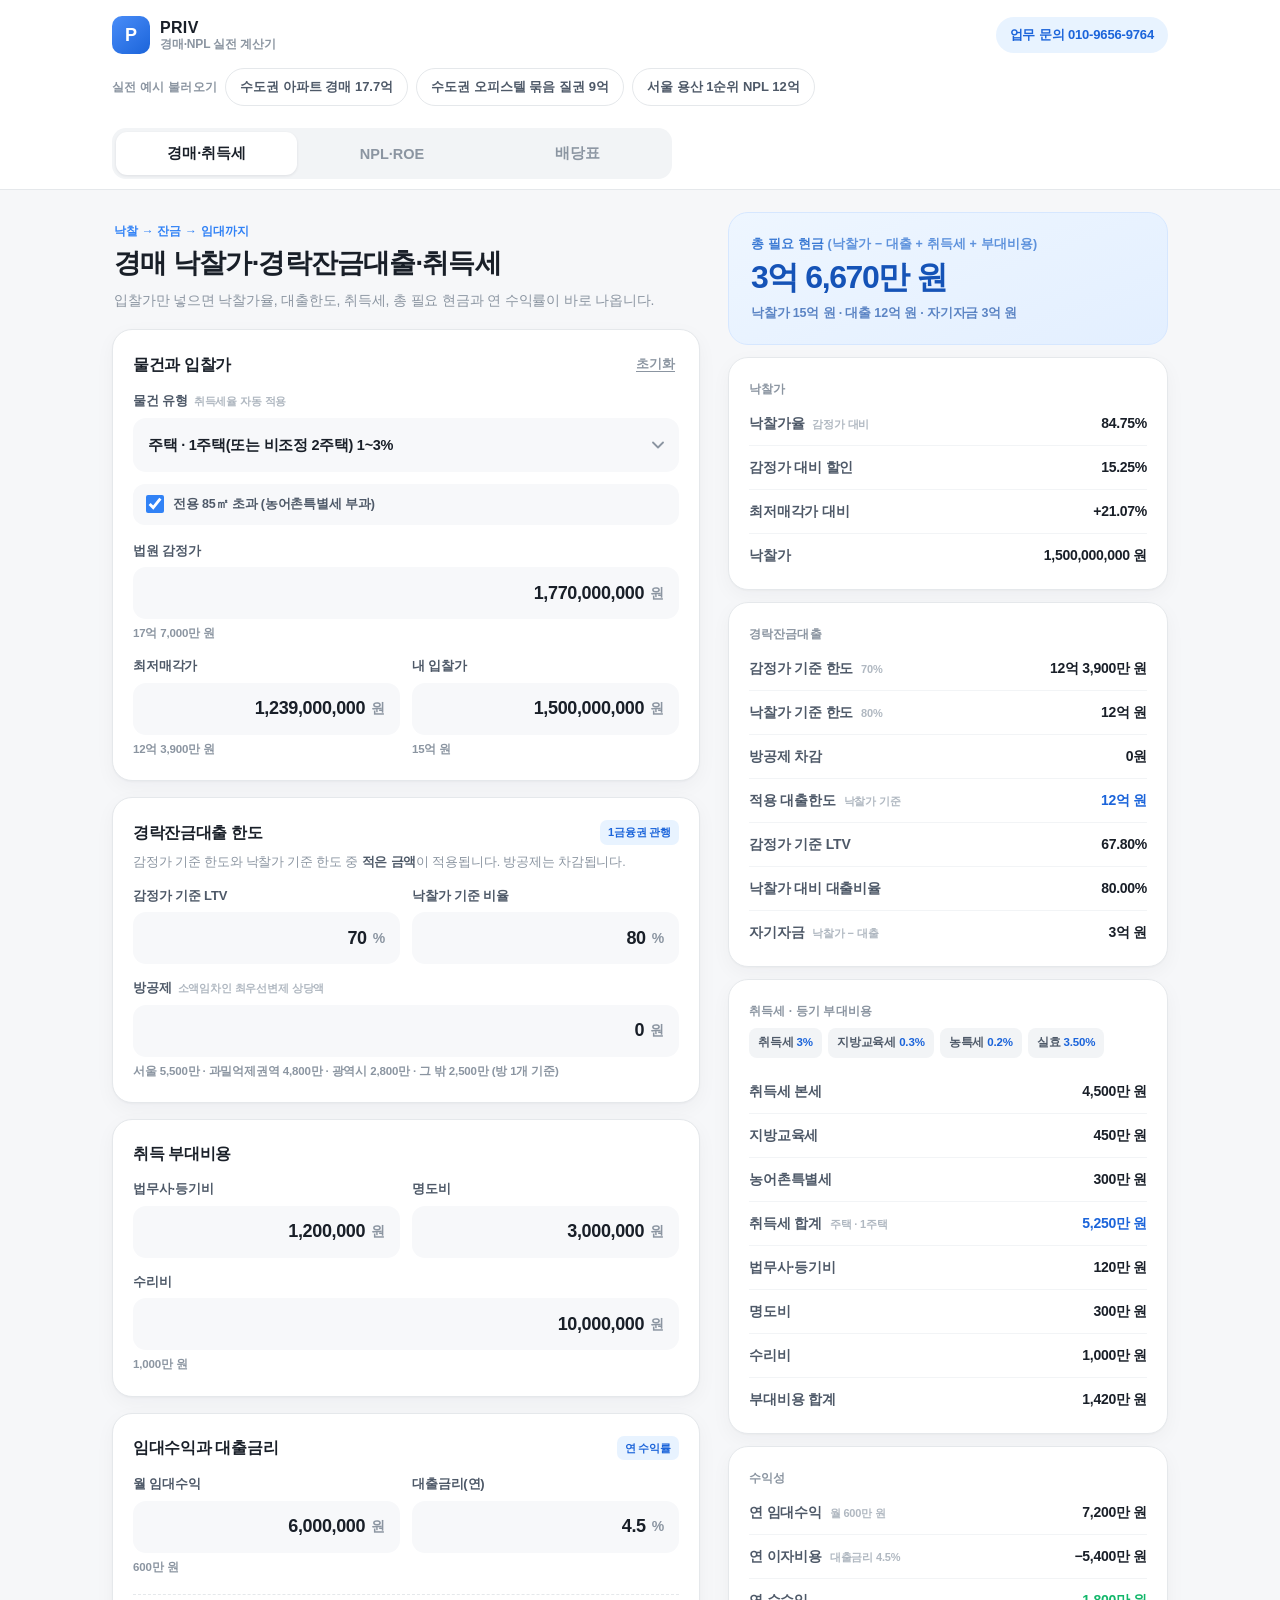
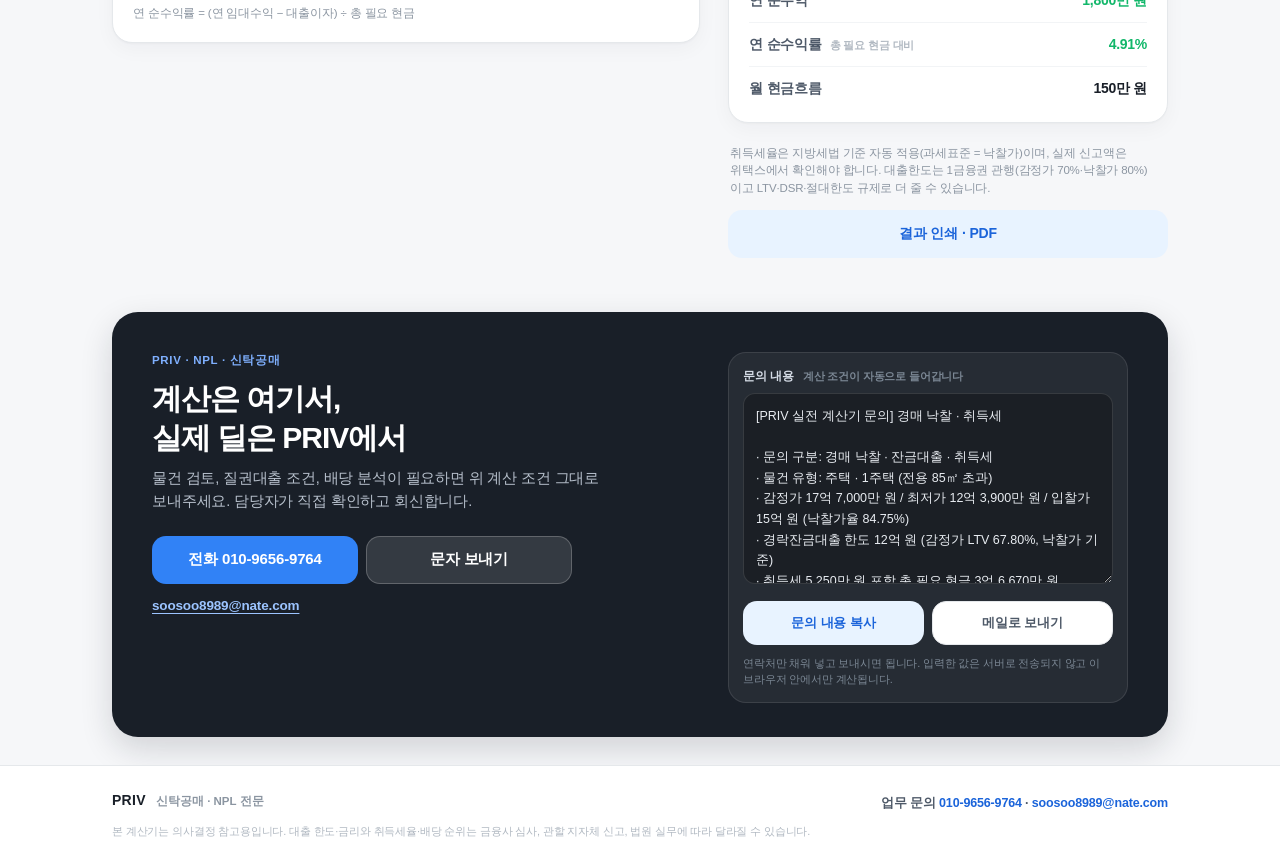
==== commit a954c6fd: "정적 자산 캐시 버전 부여" ====
--- a/index.html
+++ b/index.html
@@ -10,7 +10,7 @@
 <meta property="og:title" content="PRIV 경매·NPL 실전 계산기">
 <meta property="og:description" content="낙찰가율·경락잔금대출 한도·취득세·필요현금·질권 ROE·배당표를 한 화면에서. PRIV NPL·신탁공매 실무 계산기.">
 <link rel="icon" href="data:image/svg+xml,<svg xmlns='http://www.w3.org/2000/svg' viewBox='0 0 100 100'><rect width='100' height='100' rx='24' fill='%233182F6'/><text x='50' y='70' font-size='60' font-family='Helvetica,Arial,sans-serif' font-weight='bold' fill='%23ffffff' text-anchor='middle'>P</text></svg>">
-<link rel="stylesheet" href="assets/styles.css">
+<link rel="stylesheet" href="assets/styles.css?v=20261117b">
 </head>
 <body id="top">
 
@@ -475,6 +475,6 @@
 
 <section class="print-sheet" id="printArea" aria-hidden="true"></section>
 
-<script src="assets/app.js"></script>
+<script src="assets/app.js?v=20261117b"></script>
 </body>
 </html>
--- a/assets/styles.css
+++ b/assets/styles.css
@@ -135,6 +135,10 @@
   font-weight: 700;
   color: var(--ink-3);
   letter-spacing: .02em;
+}
+
+@media (max-width: 559px) {
+  .presets__label { display: none; }
 }
 
 .preset {
